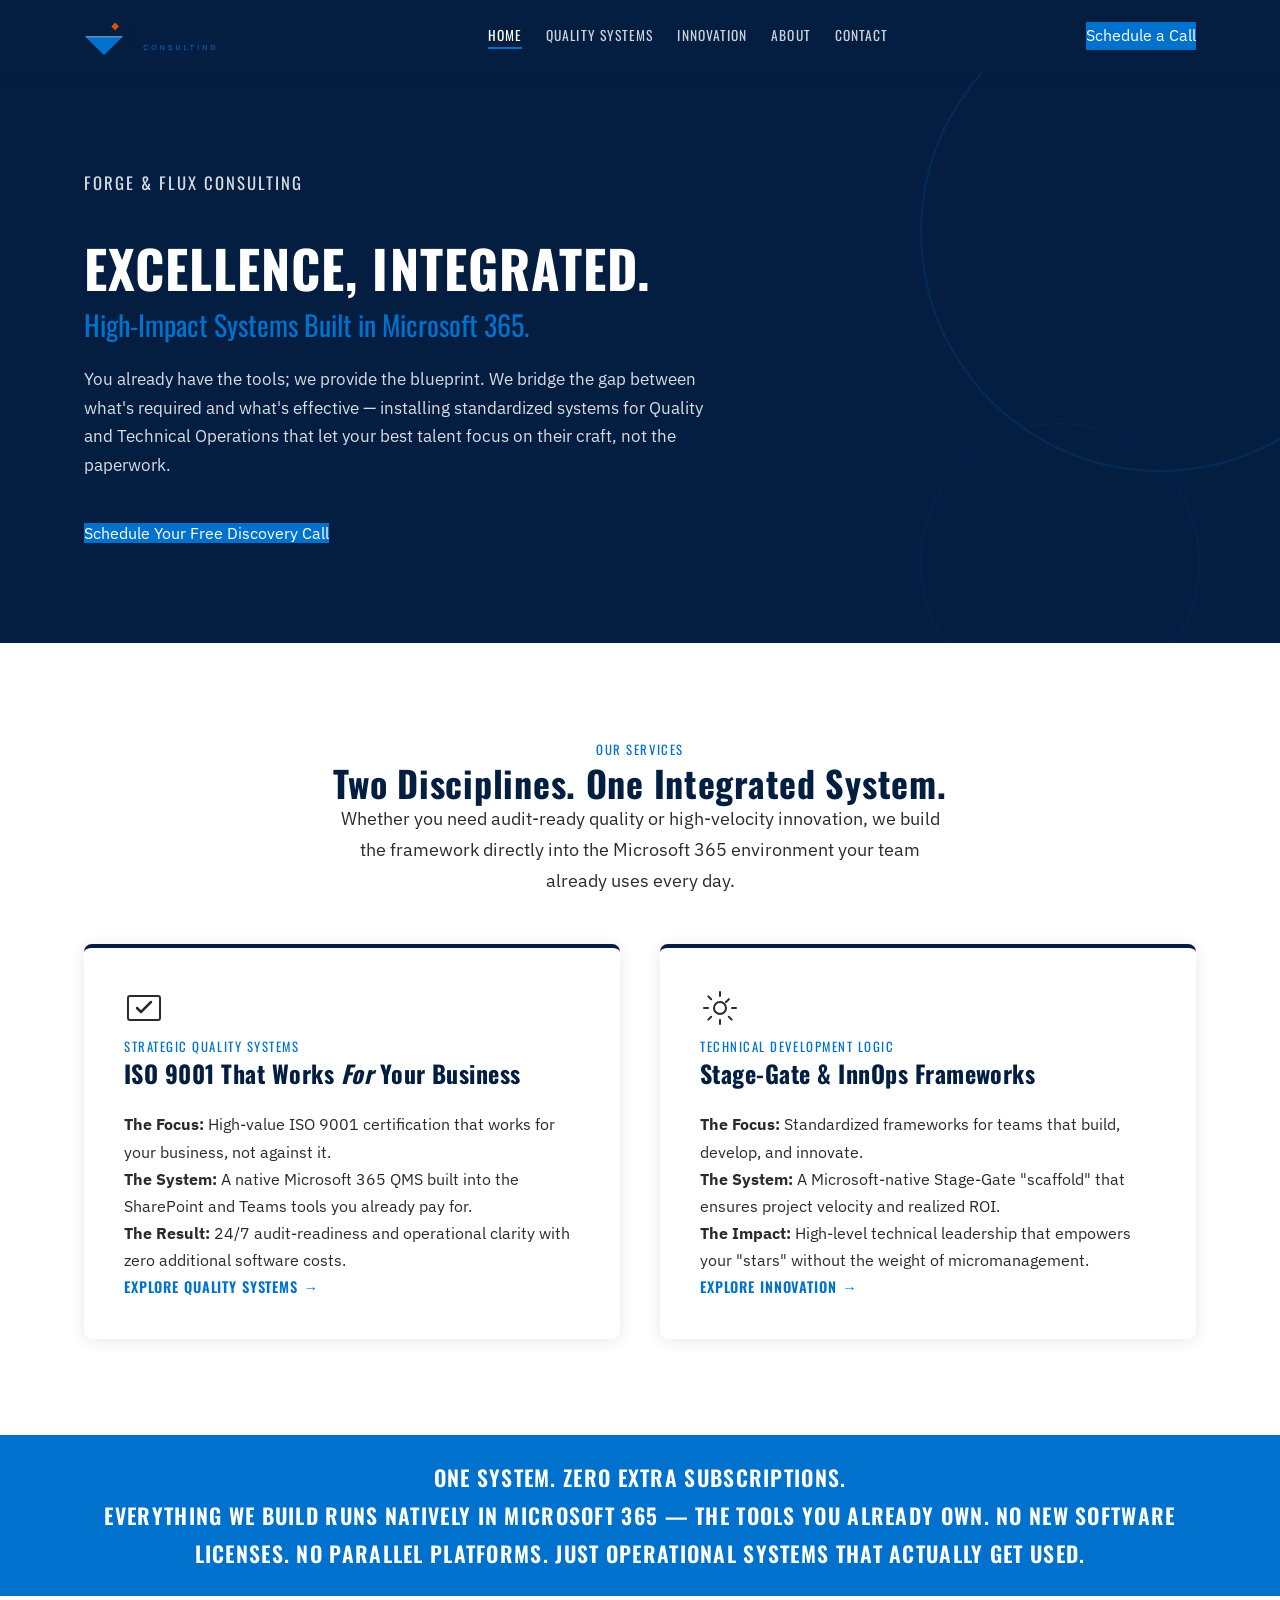
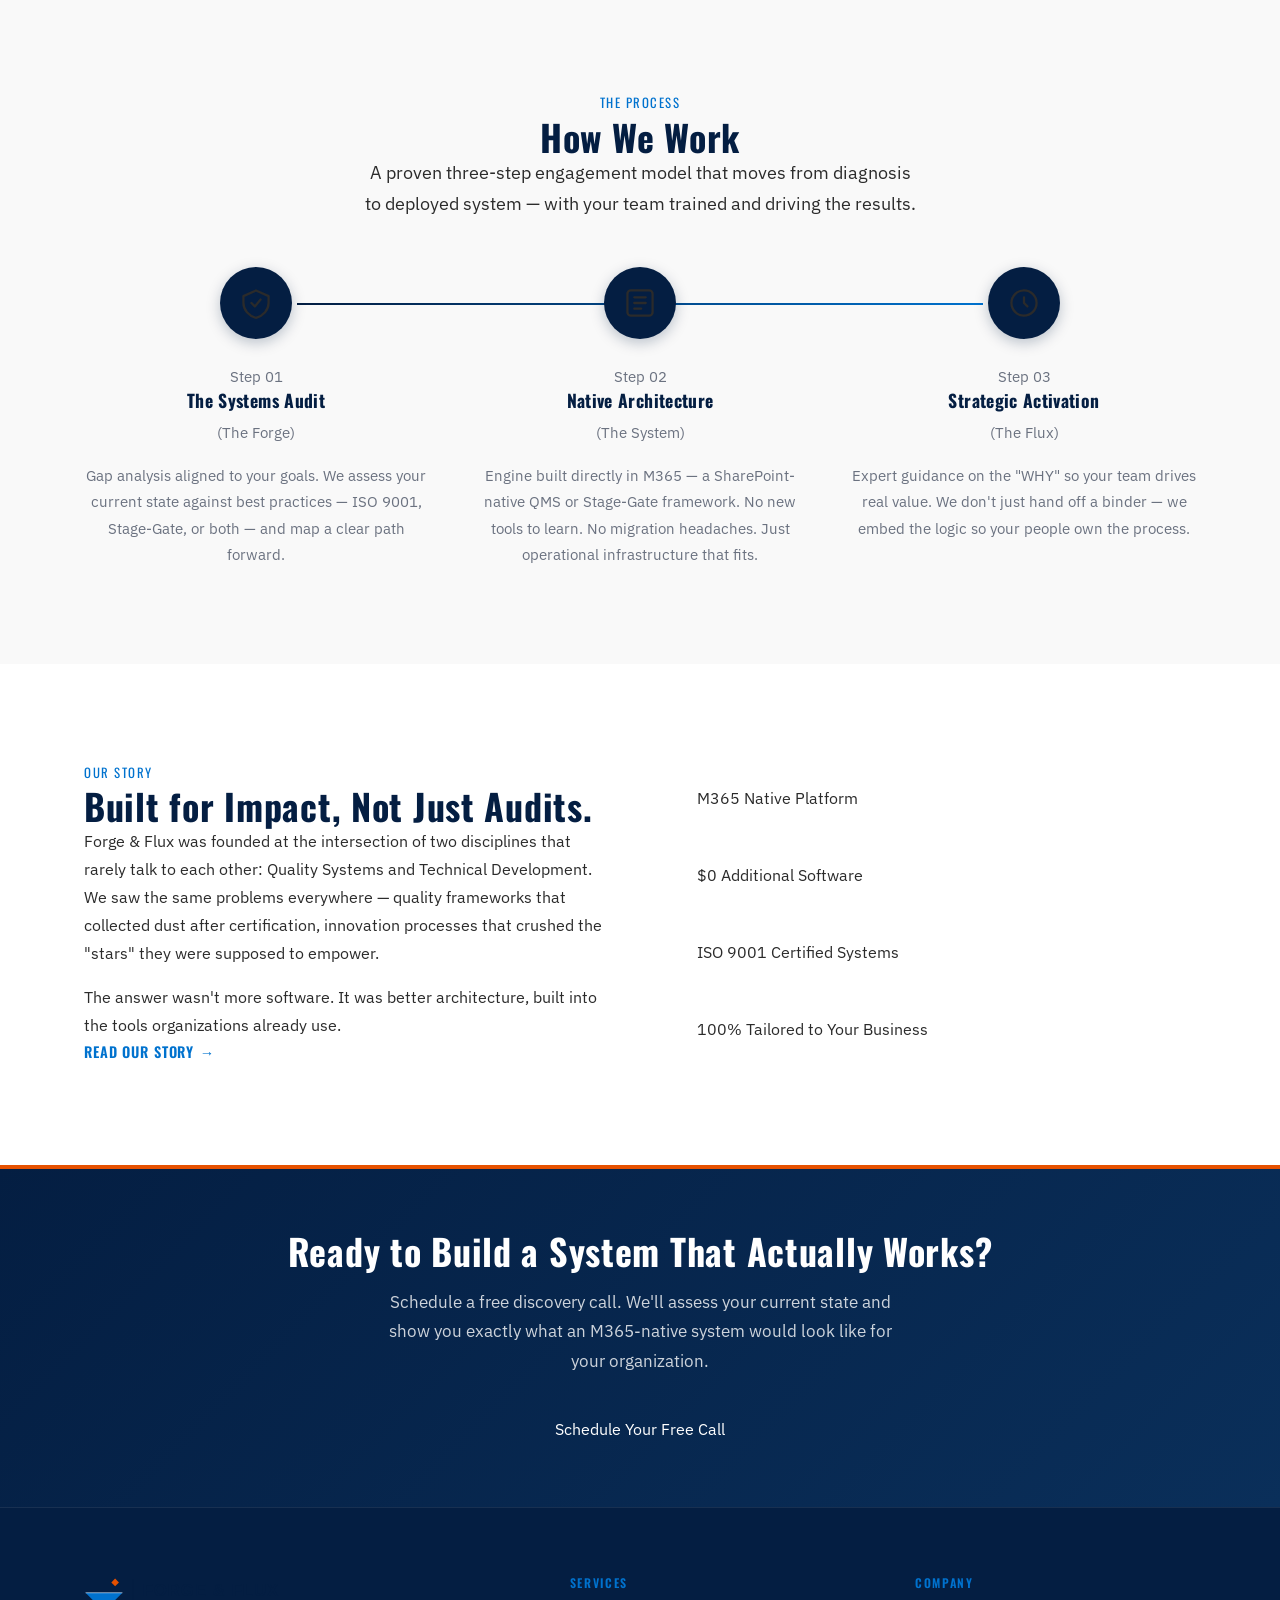
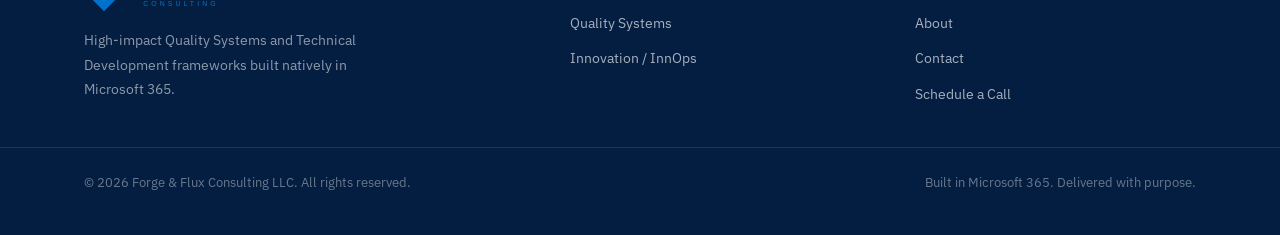
==== index.html @ 7d514378 "Initial site launch — Forge & Flux Consulting Complete static site: 5 pages (Home, Quality Systems, " ====
<!DOCTYPE html>
<html lang="en">
<head>
  <meta charset="UTF-8" />
  <meta name="viewport" content="width=device-width, initial-scale=1.0" />
  <title>Forge &amp; Flux Consulting | Excellence, Integrated.</title>
  <meta name="description" content="Forge &amp; Flux Consulting builds high-impact Quality Systems and Technical Development frameworks natively in Microsoft 365 — zero extra software, maximum operational clarity." />
  <link rel="canonical" href="https://forgefluxconsulting.com/index.html" />

  <!-- Favicon -->
  <link rel="icon" href="assets/favicon.ico" />

  <!-- Google Fonts -->
  <link rel="preconnect" href="https://fonts.googleapis.com" />
  <link rel="preconnect" href="https://fonts.gstatic.com" crossorigin />
  <link href="https://fonts.googleapis.com/css2?family=Oswald:wght@400;500;600;700&family=IBM+Plex+Sans:ital,wght@0,400;0,500;0,600;1,400&display=swap" rel="stylesheet" />

  <!-- Calendly -->
  <link href="https://assets.calendly.com/assets/external/widget.css" rel="stylesheet" />
  <script src="https://assets.calendly.com/assets/external/widget.js" async></script>

  <!-- Shared styles -->
  <link rel="stylesheet" href="css/style.css" />
</head>
<body>

  <!-- ============================================================
       NAVIGATION
  ============================================================ -->
  <nav class="site-nav" role="navigation" aria-label="Main navigation">
    <div class="nav-inner container">
      <a href="index.html" class="nav-logo" aria-label="Forge &amp; Flux Consulting — Home">
        <img src="assets/logo.svg" alt="Forge &amp; Flux Consulting" height="40" onerror="this.style.display='none';this.nextElementSibling.style.display='inline'" />
        <span class="nav-logo-text" style="display:none">Forge &amp; Flux</span>
      </a>

      <button class="nav-hamburger" aria-label="Open menu" aria-expanded="false" aria-controls="nav-links">
        <span class="bar"></span>
        <span class="bar"></span>
        <span class="bar"></span>
      </button>

      <ul class="nav-links" id="nav-links" role="list">
        <li><a href="index.html">Home</a></li>
        <li><a href="quality-systems.html">Quality Systems</a></li>
        <li><a href="innovation.html">Innovation</a></li>
        <li><a href="about.html">About</a></li>
        <li><a href="contact.html">Contact</a></li>
      </ul>

      <a href="#" class="btn-primary nav-cta" onclick="openCalendly(); return false;">Schedule a Call</a>
    </div>
  </nav>

  <!-- ============================================================
       HERO
  ============================================================ -->
  <section class="hero" aria-labelledby="hero-heading">
    <div class="container hero-inner">
      <div class="hero-content">
        <p class="label">Forge &amp; Flux Consulting</p>
        <h1 id="hero-heading">Excellence, Integrated.</h1>
        <h2>High-Impact Systems Built in Microsoft 365.</h2>
        <p class="lead">You already have the tools; we provide the blueprint. We bridge the gap between what's required and what's effective — installing standardized systems for Quality and Technical Operations that let your best talent focus on their craft, not the paperwork.</p>
        <a href="#" class="btn-primary" onclick="openCalendly(); return false;">Schedule Your Free Discovery Call</a>
      </div>
    </div>
  </section>

  <!-- ============================================================
       PILLARS
  ============================================================ -->
  <section class="section" aria-labelledby="pillars-heading">
    <div class="container">
      <p class="label" style="text-align:center">Our Services</p>
      <h2 id="pillars-heading" style="text-align:center">Two Disciplines. One Integrated System.</h2>
      <p style="text-align:center;max-width:600px;margin:0 auto 3rem" class="lead">Whether you need audit-ready quality or high-velocity innovation, we build the framework directly into the Microsoft 365 environment your team already uses every day.</p>

      <div class="grid-2">
        <div class="pillar-card">
          <div class="pillar-card__icon" aria-hidden="true">
            <svg width="40" height="40" viewBox="0 0 40 40" fill="none" xmlns="http://www.w3.org/2000/svg">
              <rect x="4" y="8" width="32" height="24" rx="2" stroke="currentColor" stroke-width="2" fill="none"/>
              <path d="M13 20l4 4 10-10" stroke="currentColor" stroke-width="2.5" stroke-linecap="round" stroke-linejoin="round"/>
            </svg>
          </div>
          <p class="label">Strategic Quality Systems</p>
          <h3>ISO 9001 That Works <em>For</em> Your Business</h3>
          <ul class="pillar-card__list">
            <li><strong>The Focus:</strong> High-value ISO 9001 certification that works for your business, not against it.</li>
            <li><strong>The System:</strong> A native Microsoft 365 QMS built into the SharePoint and Teams tools you already pay for.</li>
            <li><strong>The Result:</strong> 24/7 audit-readiness and operational clarity with zero additional software costs.</li>
          </ul>
          <a href="quality-systems.html" class="link-arrow">Explore Quality Systems</a>
        </div>

        <div class="pillar-card">
          <div class="pillar-card__icon" aria-hidden="true">
            <svg width="40" height="40" viewBox="0 0 40 40" fill="none" xmlns="http://www.w3.org/2000/svg">
              <circle cx="20" cy="20" r="6" stroke="currentColor" stroke-width="2" fill="none"/>
              <path d="M20 4v4M20 32v4M4 20h4M32 20h4M8.34 8.34l2.83 2.83M28.83 28.83l2.83 2.83M28.83 11.17l-2.83 2.83M11.17 28.83l-2.83 2.83" stroke="currentColor" stroke-width="2" stroke-linecap="round"/>
            </svg>
          </div>
          <p class="label">Technical Development Logic</p>
          <h3>Stage-Gate &amp; InnOps Frameworks</h3>
          <ul class="pillar-card__list">
            <li><strong>The Focus:</strong> Standardized frameworks for teams that build, develop, and innovate.</li>
            <li><strong>The System:</strong> A Microsoft-native Stage-Gate "scaffold" that ensures project velocity and realized ROI.</li>
            <li><strong>The Impact:</strong> High-level technical leadership that empowers your "stars" without the weight of micromanagement.</li>
          </ul>
          <a href="innovation.html" class="link-arrow">Explore Innovation</a>
        </div>
      </div>
    </div>
  </section>

  <!-- ============================================================
       FOUNDATION BAR
  ============================================================ -->
  <div class="foundation-bar">
    <div class="container foundation-bar__inner">
      <p class="foundation-bar__headline">One System. Zero Extra Subscriptions.</p>
      <p class="foundation-bar__sub">Everything we build runs natively in Microsoft 365 — the tools you already own. No new software licenses. No parallel platforms. Just operational systems that actually get used.</p>
    </div>
  </div>

  <!-- ============================================================
       HOW IT WORKS
  ============================================================ -->
  <section class="section section--gray" aria-labelledby="process-heading">
    <div class="container">
      <p class="label" style="text-align:center">The Process</p>
      <h2 id="process-heading" style="text-align:center">How We Work</h2>
      <p style="text-align:center;max-width:560px;margin:0 auto 3rem" class="lead">A proven three-step engagement model that moves from diagnosis to deployed system — with your team trained and driving the results.</p>

      <div class="steps">
        <div class="step">
          <div class="step-icon" aria-hidden="true">
            <svg width="28" height="28" viewBox="0 0 28 28" fill="none" xmlns="http://www.w3.org/2000/svg">
              <path d="M14 3L25 8v6c0 6-4.5 11-11 13C7.5 25 3 20 3 14V8l11-5z" stroke="currentColor" stroke-width="2" stroke-linejoin="round" fill="none"/>
              <path d="M10 14l3 3 5-6" stroke="currentColor" stroke-width="2" stroke-linecap="round" stroke-linejoin="round"/>
            </svg>
          </div>
          <p class="step__number">Step 01</p>
          <h3 class="step__title">The Systems Audit</h3>
          <p class="step__sub">(The Forge)</p>
          <p>Gap analysis aligned to your goals. We assess your current state against best practices — ISO 9001, Stage-Gate, or both — and map a clear path forward.</p>
        </div>

        <div class="step">
          <div class="step-icon" aria-hidden="true">
            <svg width="28" height="28" viewBox="0 0 28 28" fill="none" xmlns="http://www.w3.org/2000/svg">
              <rect x="3" y="3" width="22" height="22" rx="3" stroke="currentColor" stroke-width="2" fill="none"/>
              <path d="M9 9h10M9 14h10M9 19h6" stroke="currentColor" stroke-width="2" stroke-linecap="round"/>
            </svg>
          </div>
          <p class="step__number">Step 02</p>
          <h3 class="step__title">Native Architecture</h3>
          <p class="step__sub">(The System)</p>
          <p>Engine built directly in M365 — a SharePoint-native QMS or Stage-Gate framework. No new tools to learn. No migration headaches. Just operational infrastructure that fits.</p>
        </div>

        <div class="step">
          <div class="step-icon" aria-hidden="true">
            <svg width="28" height="28" viewBox="0 0 28 28" fill="none" xmlns="http://www.w3.org/2000/svg">
              <circle cx="14" cy="14" r="11" stroke="currentColor" stroke-width="2" fill="none"/>
              <path d="M14 9v5l3 3" stroke="currentColor" stroke-width="2" stroke-linecap="round"/>
            </svg>
          </div>
          <p class="step__number">Step 03</p>
          <h3 class="step__title">Strategic Activation</h3>
          <p class="step__sub">(The Flux)</p>
          <p>Expert guidance on the "WHY" so your team drives real value. We don't just hand off a binder — we embed the logic so your people own the process.</p>
        </div>
      </div>
    </div>
  </section>

  <!-- ============================================================
       ABOUT TEASER
  ============================================================ -->
  <section class="section" aria-labelledby="about-teaser-heading">
    <div class="container about-teaser-inner">
      <div class="about-teaser-content">
        <p class="label">Our Story</p>
        <h2 id="about-teaser-heading">Built for Impact, Not Just Audits.</h2>
        <p>Forge &amp; Flux was founded at the intersection of two disciplines that rarely talk to each other: Quality Systems and Technical Development. We saw the same problems everywhere — quality frameworks that collected dust after certification, innovation processes that crushed the "stars" they were supposed to empower.</p>
        <p>The answer wasn't more software. It was better architecture, built into the tools organizations already use.</p>
        <a href="about.html" class="link-arrow">Read Our Story</a>
      </div>
      <div class="about-teaser-stats">
        <div class="about-stat">
          <span class="about-stat__num">M365</span>
          <span class="about-stat__label">Native Platform</span>
        </div>
        <div class="about-stat">
          <span class="about-stat__num">$0</span>
          <span class="about-stat__label">Additional Software</span>
        </div>
        <div class="about-stat">
          <span class="about-stat__num">ISO</span>
          <span class="about-stat__label">9001 Certified Systems</span>
        </div>
        <div class="about-stat">
          <span class="about-stat__num">100%</span>
          <span class="about-stat__label">Tailored to Your Business</span>
        </div>
      </div>
    </div>
  </section>

  <!-- ============================================================
       CTA BANNER
  ============================================================ -->
  <section class="cta-banner cta-banner--orange" aria-labelledby="cta-heading">
    <div class="container cta-banner__inner">
      <div>
        <h2 id="cta-heading">Ready to Build a System That Actually Works?</h2>
        <p>Schedule a free discovery call. We'll assess your current state and show you exactly what an M365-native system would look like for your organization.</p>
      </div>
      <a href="#" class="btn-ghost" onclick="openCalendly(); return false;">Schedule Your Free Call</a>
    </div>
  </section>

  <!-- ============================================================
       FOOTER
  ============================================================ -->
  <footer class="footer" role="contentinfo">
    <div class="container footer-inner">
      <div class="footer-brand">
        <a href="index.html" class="nav-logo" aria-label="Forge &amp; Flux Consulting">
          <img src="assets/logo.svg" alt="Forge &amp; Flux Consulting" height="36" onerror="this.style.display='none';this.nextElementSibling.style.display='inline'" />
          <span class="nav-logo-text" style="display:none">Forge &amp; Flux</span>
        </a>
        <p>High-impact Quality Systems and Technical Development frameworks built natively in Microsoft 365.</p>
      </div>
      <nav class="footer-nav" aria-label="Footer navigation">
        <p class="footer-nav__heading">Services</p>
        <ul role="list">
          <li><a href="quality-systems.html">Quality Systems</a></li>
          <li><a href="innovation.html">Innovation / InnOps</a></li>
        </ul>
      </nav>
      <nav class="footer-nav" aria-label="Footer company links">
        <p class="footer-nav__heading">Company</p>
        <ul role="list">
          <li><a href="about.html">About</a></li>
          <li><a href="contact.html">Contact</a></li>
          <li><a href="#" onclick="openCalendly(); return false;">Schedule a Call</a></li>
        </ul>
      </nav>
    </div>
    <div class="footer-bottom">
      <div class="container footer-bottom__inner">
        <p>&copy; <script>document.write(new Date().getFullYear())</script> Forge &amp; Flux Consulting LLC. All rights reserved.</p>
        <p>Built in Microsoft 365. Delivered with purpose.</p>
      </div>
    </div>
  </footer>

  <!-- Shared JS -->
  <script src="js/main.js"></script>
</body>
</html>
---- css/style.css ----
/* ============================================================
   FORGE & FLUX CONSULTING — SHARED STYLESHEET
   Brand guide: Oswald headings / IBM Plex Sans body
   ============================================================ */

/* ------------------------------------------------------------
   GOOGLE FONTS (loaded via <link> in each HTML <head>)
   @import kept here as fallback reference only
   ------------------------------------------------------------ */

/* ------------------------------------------------------------
   CSS CUSTOM PROPERTIES (BRAND TOKENS)
   ------------------------------------------------------------ */
:root {
  /* Colors */
  --forge-navy:    #041E42;
  --flux-blue:     #0072CE;
  --iron-slate:    #2B2B2B;
  --audit-white:   #F9F9F9;
  --action-orange: #E65100;
  --white:         #FFFFFF;
  --light-gray:    #E8EDF2;
  --mid-gray:      #6B7280;

  /* Typography */
  --font-heading: 'Oswald', sans-serif;
  --font-body:    'IBM Plex Sans', sans-serif;

  /* Spacing scale */
  --space-xs:  0.5rem;
  --space-sm:  1rem;
  --space-md:  1.5rem;
  --space-lg:  2.5rem;
  --space-xl:  4rem;
  --space-2xl: 6rem;

  /* Layout */
  --max-width: 1160px;
  --nav-height: 72px;

  /* Borders & Radius */
  --radius-sm: 4px;
  --radius-md: 8px;
  --border-light: 1px solid var(--light-gray);

  /* Shadows */
  --shadow-card: 0 2px 16px rgba(4, 30, 66, 0.10);
  --shadow-nav:  0 2px 12px rgba(4, 30, 66, 0.18);

  /* Transitions */
  --transition: 0.2s ease;
}

/* ------------------------------------------------------------
   RESET & BASE
   ------------------------------------------------------------ */
*, *::before, *::after {
  box-sizing: border-box;
  margin: 0;
  padding: 0;
}

html {
  scroll-behavior: smooth;
  font-size: 16px;
}

body {
  font-family: var(--font-body);
  color: var(--iron-slate);
  background-color: var(--white);
  line-height: 1.7;
  -webkit-font-smoothing: antialiased;
}

img {
  max-width: 100%;
  height: auto;
  display: block;
}

a {
  color: var(--flux-blue);
  text-decoration: none;
  transition: color var(--transition);
}

a:hover {
  color: var(--forge-navy);
}

ul {
  list-style: none;
}

/* ------------------------------------------------------------
   TYPOGRAPHY
   ------------------------------------------------------------ */
h1, h2, h3, h4 {
  font-family: var(--font-heading);
  font-weight: 700;
  letter-spacing: 0.02em;
  line-height: 1.2;
  color: var(--forge-navy);
}

h1 { font-size: clamp(2rem, 5vw, 3.25rem); text-transform: uppercase; }
h2 { font-size: clamp(1.5rem, 3.5vw, 2.25rem); }
h3 { font-size: clamp(1.15rem, 2.5vw, 1.5rem); }
h4 { font-size: 1rem; text-transform: uppercase; letter-spacing: 0.08em; }

p {
  font-size: 1rem;
  line-height: 1.75;
  color: var(--iron-slate);
}

p + p { margin-top: var(--space-sm); }

.lead {
  font-size: 1.125rem;
  line-height: 1.7;
}

.label {
  font-family: var(--font-heading);
  font-size: 0.8rem;
  text-transform: uppercase;
  letter-spacing: 0.12em;
  color: var(--flux-blue);
}

/* ------------------------------------------------------------
   LAYOUT UTILITIES
   ------------------------------------------------------------ */
.container {
  width: 100%;
  max-width: var(--max-width);
  margin-inline: auto;
  padding-inline: var(--space-md);
}

.section {
  padding-block: var(--space-2xl);
}

.section--dark {
  background-color: var(--forge-navy);
  color: var(--white);
}

.section--dark h1,
.section--dark h2,
.section--dark h3,
.section--dark h4 {
  color: var(--white);
}

.section--dark p {
  color: rgba(255, 255, 255, 0.85);
}

.section--gray {
  background-color: var(--audit-white);
}

.section--blue {
  background-color: var(--flux-blue);
  color: var(--white);
}

.section--blue h1,
.section--blue h2,
.section--blue h3 {
  color: var(--white);
}

.section-header {
  max-width: 680px;
  margin-bottom: var(--space-xl);
}

.section-header.centered {
  margin-inline: auto;
  text-align: center;
}

.section-header .label {
  margin-bottom: var(--space-xs);
  display: block;
}

.section-header h2 {
  margin-bottom: var(--space-sm);
}

.section-header p {
  font-size: 1.05rem;
  color: var(--mid-gray);
}

.section--dark .section-header p {
  color: rgba(255, 255, 255, 0.75);
}

.grid-2 {
  display: grid;
  grid-template-columns: 1fr 1fr;
  gap: var(--space-lg);
}

.grid-3 {
  display: grid;
  grid-template-columns: repeat(3, 1fr);
  gap: var(--space-lg);
}

@media (max-width: 768px) {
  .grid-2,
  .grid-3 {
    grid-template-columns: 1fr;
  }
}

/* ------------------------------------------------------------
   BUTTONS
   ------------------------------------------------------------ */
.btn {
  display: inline-flex;
  align-items: center;
  justify-content: center;
  gap: 0.5rem;
  font-family: var(--font-heading);
  font-size: 0.95rem;
  font-weight: 600;
  text-transform: uppercase;
  letter-spacing: 0.08em;
  padding: 0.75rem 1.75rem;
  border-radius: var(--radius-sm);
  border: 2px solid transparent;
  cursor: pointer;
  transition: background-color var(--transition), color var(--transition), border-color var(--transition), transform var(--transition);
  white-space: nowrap;
}

.btn:hover {
  transform: translateY(-1px);
}

.btn:active {
  transform: translateY(0);
}

/* Primary — Flux Blue fill */
.btn-primary {
  background-color: var(--flux-blue);
  color: var(--white);
  border-color: var(--flux-blue);
}

.btn-primary:hover {
  background-color: #005aab;
  border-color: #005aab;
  color: var(--white);
}

/* Secondary — outline */
.btn-secondary {
  background-color: transparent;
  color: var(--flux-blue);
  border-color: var(--flux-blue);
}

.btn-secondary:hover {
  background-color: var(--flux-blue);
  color: var(--white);
}

/* Ghost — for dark backgrounds */
.btn-ghost {
  background-color: transparent;
  color: var(--white);
  border-color: rgba(255, 255, 255, 0.6);
}

.btn-ghost:hover {
  background-color: rgba(255, 255, 255, 0.12);
  color: var(--white);
  border-color: var(--white);
}

/* Orange accent */
.btn-orange {
  background-color: var(--action-orange);
  color: var(--white);
  border-color: var(--action-orange);
}

.btn-orange:hover {
  background-color: #bf4500;
  border-color: #bf4500;
  color: var(--white);
}

/* Arrow link */
.link-arrow {
  font-family: var(--font-heading);
  font-size: 0.9rem;
  font-weight: 600;
  text-transform: uppercase;
  letter-spacing: 0.06em;
  color: var(--flux-blue);
  display: inline-flex;
  align-items: center;
  gap: 0.35rem;
  transition: gap var(--transition), color var(--transition);
}

.link-arrow::after {
  content: '→';
}

.link-arrow:hover {
  gap: 0.6rem;
  color: var(--forge-navy);
}

/* ------------------------------------------------------------
   NAVIGATION
   ------------------------------------------------------------ */
.site-nav {
  position: sticky;
  top: 0;
  z-index: 100;
  background-color: var(--forge-navy);
  box-shadow: var(--shadow-nav);
  height: var(--nav-height);
}

.nav-inner {
  display: flex;
  align-items: center;
  justify-content: space-between;
  height: 100%;
}

/* Logo */
.nav-logo {
  display: flex;
  align-items: center;
  gap: var(--space-xs);
  text-decoration: none;
  flex-shrink: 0;
}

.nav-logo img {
  height: 40px;
  width: auto;
}

.nav-logo-text {
  font-family: var(--font-heading);
  font-size: 1.15rem;
  font-weight: 700;
  text-transform: uppercase;
  letter-spacing: 0.06em;
  color: var(--white);
  line-height: 1.1;
}

.nav-logo-text span {
  display: block;
  font-size: 0.6rem;
  letter-spacing: 0.14em;
  color: var(--flux-blue);
  font-weight: 400;
}

/* Nav links */
.nav-links {
  display: flex;
  align-items: center;
  gap: var(--space-md);
}

.nav-links a {
  font-family: var(--font-heading);
  font-size: 0.85rem;
  font-weight: 400;
  text-transform: uppercase;
  letter-spacing: 0.08em;
  color: rgba(255, 255, 255, 0.8);
  padding-bottom: 2px;
  border-bottom: 2px solid transparent;
  transition: color var(--transition), border-color var(--transition);
}

.nav-links a:hover,
.nav-links a.active {
  color: var(--white);
  border-bottom-color: var(--flux-blue);
}

/* Nav CTA */
.nav-cta {
  flex-shrink: 0;
}

/* Hamburger */
.nav-hamburger {
  display: none;
  flex-direction: column;
  justify-content: center;
  gap: 5px;
  width: 32px;
  height: 32px;
  background: none;
  border: none;
  cursor: pointer;
  padding: 4px;
}

.nav-hamburger span {
  display: block;
  width: 100%;
  height: 2px;
  background-color: var(--white);
  border-radius: 2px;
  transition: transform var(--transition), opacity var(--transition);
}

.nav-hamburger.open span:nth-child(1) {
  transform: translateY(7px) rotate(45deg);
}

.nav-hamburger.open span:nth-child(2) {
  opacity: 0;
}

.nav-hamburger.open span:nth-child(3) {
  transform: translateY(-7px) rotate(-45deg);
}

/* Mobile nav */
@media (max-width: 900px) {
  .nav-links {
    display: none;
    position: absolute;
    top: var(--nav-height);
    left: 0;
    right: 0;
    background-color: var(--forge-navy);
    flex-direction: column;
    align-items: flex-start;
    padding: var(--space-sm) var(--space-md) var(--space-md);
    gap: 0;
    border-top: 1px solid rgba(255, 255, 255, 0.1);
    box-shadow: 0 8px 24px rgba(0,0,0,0.3);
  }

  .nav-links.open {
    display: flex;
  }

  .nav-links a {
    padding-block: 0.75rem;
    width: 100%;
    border-bottom: 1px solid rgba(255, 255, 255, 0.08);
    font-size: 0.95rem;
  }

  .nav-links a:last-child {
    border-bottom: none;
  }

  .nav-cta {
    display: none;
  }

  .nav-hamburger {
    display: flex;
  }

  .site-nav {
    position: sticky;
  }
}

/* ------------------------------------------------------------
   HERO
   ------------------------------------------------------------ */
.hero {
  background-color: var(--forge-navy);
  padding-block: var(--space-2xl);
  position: relative;
  overflow: hidden;
}

/* Subtle geometric background accent */
.hero::before {
  content: '';
  position: absolute;
  top: -80px;
  right: -120px;
  width: 480px;
  height: 480px;
  border: 2px solid rgba(0, 114, 206, 0.15);
  border-radius: 50%;
  pointer-events: none;
}

.hero::after {
  content: '';
  position: absolute;
  bottom: -60px;
  right: 80px;
  width: 280px;
  height: 280px;
  border: 1px solid rgba(0, 114, 206, 0.10);
  border-radius: 50%;
  pointer-events: none;
}

.hero-content {
  position: relative;
  z-index: 1;
  max-width: 760px;
}

.hero h1 {
  color: var(--white);
  margin-bottom: var(--space-xs);
}

.hero h2 {
  color: var(--flux-blue);
  font-size: clamp(1.2rem, 3vw, 1.75rem);
  font-weight: 400;
  margin-bottom: var(--space-md);
  text-transform: none;
  letter-spacing: 0;
}

.hero p {
  color: rgba(255, 255, 255, 0.85);
  font-size: 1.05rem;
  max-width: 620px;
  margin-bottom: var(--space-lg);
}

.hero-actions {
  display: flex;
  gap: var(--space-sm);
  flex-wrap: wrap;
  align-items: center;
}

/* Page hero (interior pages) */
.page-hero {
  background-color: var(--forge-navy);
  padding-block: var(--space-xl);
}

.page-hero .label {
  color: var(--flux-blue);
  margin-bottom: var(--space-xs);
  display: block;
}

.page-hero h1 {
  color: var(--white);
  margin-bottom: var(--space-sm);
}

.page-hero p.lead {
  color: rgba(255, 255, 255, 0.80);
  max-width: 640px;
}

/* ------------------------------------------------------------
   PILLAR CARDS
   ------------------------------------------------------------ */
.pillars {
  background-color: var(--audit-white);
}

.pillar-card {
  background-color: var(--white);
  border-radius: var(--radius-md);
  box-shadow: var(--shadow-card);
  padding: var(--space-lg);
  border-top: 4px solid var(--forge-navy);
  display: flex;
  flex-direction: column;
  transition: box-shadow var(--transition), transform var(--transition);
}

.pillar-card:hover {
  box-shadow: 0 6px 28px rgba(4, 30, 66, 0.16);
  transform: translateY(-3px);
}

.pillar-card h3 {
  margin-bottom: var(--space-md);
  color: var(--forge-navy);
}

.pillar-card .pillar-rows {
  flex: 1;
  display: flex;
  flex-direction: column;
  gap: var(--space-sm);
  margin-bottom: var(--space-md);
}

.pillar-row strong {
  font-family: var(--font-heading);
  font-size: 0.8rem;
  text-transform: uppercase;
  letter-spacing: 0.1em;
  color: var(--forge-navy);
  display: block;
  margin-bottom: 2px;
}

.pillar-row p {
  font-size: 0.95rem;
  color: var(--iron-slate);
  margin: 0;
}

.pillar-card .link-arrow {
  margin-top: auto;
}

/* ------------------------------------------------------------
   FOUNDATION BAR
   ------------------------------------------------------------ */
.foundation-bar {
  background-color: var(--flux-blue);
  padding-block: var(--space-md);
  text-align: center;
}

.foundation-bar p {
  font-family: var(--font-heading);
  font-size: clamp(1rem, 2.5vw, 1.35rem);
  font-weight: 600;
  text-transform: uppercase;
  letter-spacing: 0.06em;
  color: var(--white);
  margin: 0;
}

.foundation-bar p span {
  display: block;
  font-family: var(--font-body);
  font-size: 0.9rem;
  font-weight: 400;
  text-transform: none;
  letter-spacing: 0;
  margin-top: 4px;
  color: rgba(255, 255, 255, 0.85);
}

/* ------------------------------------------------------------
   HOW IT WORKS
   ------------------------------------------------------------ */
.how-it-works {
  background-color: var(--white);
}

.steps {
  display: grid;
  grid-template-columns: repeat(3, 1fr);
  gap: var(--space-lg);
  position: relative;
}

/* Connector line between steps */
.steps::before {
  content: '';
  position: absolute;
  top: 36px;
  left: calc(16.67% + 28px);
  right: calc(16.67% + 28px);
  height: 2px;
  background: linear-gradient(to right, var(--forge-navy), var(--flux-blue));
  z-index: 0;
}

.step {
  text-align: center;
  position: relative;
  z-index: 1;
}

.step-icon {
  width: 72px;
  height: 72px;
  border-radius: 50%;
  background-color: var(--forge-navy);
  display: flex;
  align-items: center;
  justify-content: center;
  margin: 0 auto var(--space-md);
  box-shadow: 0 4px 14px rgba(4, 30, 66, 0.25);
}

.step-icon svg {
  width: 32px;
  height: 32px;
  stroke: var(--white);
  fill: none;
  stroke-width: 1.5;
  stroke-linecap: round;
  stroke-linejoin: round;
}

.step-tag {
  font-family: var(--font-heading);
  font-size: 0.72rem;
  text-transform: uppercase;
  letter-spacing: 0.14em;
  color: var(--flux-blue);
  margin-bottom: var(--space-xs);
  display: block;
}

.step h3 {
  font-size: 1.1rem;
  margin-bottom: var(--space-xs);
  color: var(--forge-navy);
}

.step p {
  font-size: 0.95rem;
  color: var(--mid-gray);
}

@media (max-width: 768px) {
  .steps {
    grid-template-columns: 1fr;
    gap: var(--space-md);
  }

  .steps::before {
    display: none;
  }
}

/* ------------------------------------------------------------
   ABOUT TEASER (homepage)
   ------------------------------------------------------------ */
.about-teaser {
  background-color: var(--forge-navy);
}

.about-teaser-inner {
  display: grid;
  grid-template-columns: 1fr 1fr;
  gap: var(--space-xl);
  align-items: center;
}

.about-teaser h2 {
  color: var(--white);
  margin-bottom: var(--space-md);
}

.about-teaser p {
  color: rgba(255, 255, 255, 0.80);
  margin-bottom: var(--space-md);
}

.about-teaser-visual {
  display: grid;
  grid-template-columns: 1fr 1fr;
  gap: var(--space-sm);
}

.about-stat {
  background-color: rgba(255, 255, 255, 0.06);
  border: 1px solid rgba(255, 255, 255, 0.12);
  border-radius: var(--radius-md);
  padding: var(--space-md);
}

.about-stat-number {
  font-family: var(--font-heading);
  font-size: 2rem;
  color: var(--flux-blue);
  line-height: 1;
  margin-bottom: 4px;
}

.about-stat-label {
  font-size: 0.85rem;
  color: rgba(255, 255, 255, 0.7);
  line-height: 1.4;
}

@media (max-width: 768px) {
  .about-teaser-inner {
    grid-template-columns: 1fr;
  }
}

/* ------------------------------------------------------------
   CTA BANNER
   ------------------------------------------------------------ */
.cta-banner {
  background-color: var(--forge-navy);
  padding-block: var(--space-xl);
  text-align: center;
}

.cta-banner h2 {
  color: var(--white);
  margin-bottom: var(--space-sm);
}

.cta-banner p {
  color: rgba(255, 255, 255, 0.8);
  max-width: 540px;
  margin: 0 auto var(--space-lg);
  font-size: 1.05rem;
}

/* Orange accent variant */
.cta-banner--orange {
  background: linear-gradient(135deg, var(--forge-navy) 0%, #0a2f5a 100%);
  position: relative;
  overflow: hidden;
}

.cta-banner--orange::before {
  content: '';
  position: absolute;
  top: 0;
  left: 0;
  right: 0;
  height: 4px;
  background-color: var(--action-orange);
}

/* ------------------------------------------------------------
   PROBLEM / SOLUTION SECTION (service pages)
   ------------------------------------------------------------ */
.problem-solution {
  background-color: var(--audit-white);
}

.problem-box,
.solution-box {
  border-radius: var(--radius-md);
  padding: var(--space-lg);
}

.problem-box {
  background-color: var(--white);
  border-left: 4px solid var(--iron-slate);
  box-shadow: var(--shadow-card);
}

.solution-box {
  background-color: var(--forge-navy);
  border-left: 4px solid var(--flux-blue);
  box-shadow: var(--shadow-card);
}

.solution-box h3,
.solution-box p {
  color: var(--white);
}

.solution-box p {
  color: rgba(255, 255, 255, 0.85);
}

.problem-box h3,
.solution-box h3 {
  font-size: 1rem;
  text-transform: uppercase;
  letter-spacing: 0.1em;
  margin-bottom: var(--space-sm);
}

.problem-box h3 {
  color: var(--iron-slate);
}

.solution-box h3 {
  color: var(--flux-blue);
}

.problem-box ul,
.solution-box ul {
  display: flex;
  flex-direction: column;
  gap: 0.6rem;
}

.problem-box li,
.solution-box li {
  font-size: 0.95rem;
  padding-left: 1.2rem;
  position: relative;
}

.problem-box li::before {
  content: '✕';
  position: absolute;
  left: 0;
  color: var(--action-orange);
  font-size: 0.75rem;
  top: 0.2rem;
}

.solution-box li::before {
  content: '✓';
  position: absolute;
  left: 0;
  color: var(--flux-blue);
  font-size: 0.85rem;
  top: 0.1rem;
}

.solution-box li {
  color: rgba(255, 255, 255, 0.85);
}

/* ------------------------------------------------------------
   SERVICE DETAIL SECTION (service pages)
   ------------------------------------------------------------ */
.service-detail {
  background-color: var(--white);
}

.detail-grid {
  display: grid;
  grid-template-columns: repeat(3, 1fr);
  gap: var(--space-md);
}

.detail-card {
  border-radius: var(--radius-md);
  padding: var(--space-md) var(--space-md) var(--space-lg);
  border-top: 3px solid var(--flux-blue);
  background-color: var(--audit-white);
}

.detail-card .detail-label {
  font-family: var(--font-heading);
  font-size: 0.75rem;
  text-transform: uppercase;
  letter-spacing: 0.14em;
  color: var(--flux-blue);
  margin-bottom: var(--space-xs);
  display: block;
}

.detail-card p {
  font-size: 0.97rem;
  color: var(--iron-slate);
  margin: 0;
}

@media (max-width: 768px) {
  .detail-grid {
    grid-template-columns: 1fr;
  }
}

/* ------------------------------------------------------------
   PROCESS SECTION (service pages — single track)
   ------------------------------------------------------------ */
.process-steps {
  counter-reset: step-counter;
  display: flex;
  flex-direction: column;
  gap: var(--space-md);
}

.process-step {
  display: grid;
  grid-template-columns: 56px 1fr;
  gap: var(--space-md);
  align-items: flex-start;
  counter-increment: step-counter;
}

.process-step-num {
  width: 56px;
  height: 56px;
  border-radius: 50%;
  background-color: var(--forge-navy);
  color: var(--white);
  font-family: var(--font-heading);
  font-size: 1.2rem;
  display: flex;
  align-items: center;
  justify-content: center;
  flex-shrink: 0;
  box-shadow: 0 3px 12px rgba(4, 30, 66, 0.2);
}

.process-step-content h3 {
  font-size: 1.1rem;
  margin-bottom: 0.4rem;
}

.process-step-content p {
  font-size: 0.97rem;
  color: var(--mid-gray);
  margin: 0;
}

/* ------------------------------------------------------------
   ABOUT PAGE — STORY SECTIONS
   ------------------------------------------------------------ */
.story-section {
  background-color: var(--white);
}

.story-section.alt {
  background-color: var(--audit-white);
}

.story-inner {
  max-width: 760px;
  margin-inline: auto;
}

.story-content {
  /* prose wrapper inside story-inner */
}

.story-inner h2 {
  margin-bottom: var(--space-md);
}

.story-inner h3 {
  margin-top: var(--space-lg);
  margin-bottom: var(--space-sm);
  font-size: 1.15rem;
  color: var(--forge-navy);
}

.story-inner p {
  margin-bottom: var(--space-sm);
}

.callout-box {
  margin-block: var(--space-lg);
  padding: var(--space-md) var(--space-lg);
  background-color: var(--forge-navy);
  border-left: 4px solid var(--flux-blue);
  border-radius: 0 var(--radius-md) var(--radius-md) 0;
}

.callout-box p {
  color: rgba(255, 255, 255, 0.9);
  font-size: 1.05rem;
  font-style: italic;
  margin: 0;
}

.mission-list {
  margin-top: var(--space-sm);
  display: flex;
  flex-direction: column;
  gap: 0.75rem;
}

.mission-list li {
  padding-left: 1.5rem;
  position: relative;
  font-size: 0.97rem;
  color: var(--iron-slate);
}

.mission-list li::before {
  content: '→';
  position: absolute;
  left: 0;
  color: var(--flux-blue);
  font-weight: 700;
}

/* ------------------------------------------------------------
   CONTACT PAGE
   ------------------------------------------------------------ */
.contact-layout {
  display: grid;
  grid-template-columns: 1.6fr 1fr;
  gap: var(--space-xl);
  align-items: flex-start;
}

/* Contact page — calendar column */
.contact-calendar h2 {
  margin-bottom: var(--space-md);
}

/* Contact page — sidebar */
.contact-sidebar {
  position: sticky;
  top: calc(var(--nav-height) + var(--space-md));
}

.contact-info-block {
  background-color: var(--white);
  border: 1px solid var(--border-color, #e5e7eb);
  border-radius: var(--radius-md);
  padding: var(--space-md) var(--space-lg);
}

.contact-info-block h3 {
  font-size: 1.05rem;
  color: var(--forge-navy);
  margin-bottom: 0.75rem;
}

.contact-info-block p {
  font-size: 0.95rem;
  color: var(--iron-slate);
  margin-bottom: 0.5rem;
}

.contact-email-link {
  display: inline-flex;
  align-items: center;
  gap: 0.5rem;
  font-weight: 600;
  color: var(--flux-blue);
  text-decoration: none;
  font-size: 0.97rem;
  margin-top: 0.25rem;
}

.contact-email-link:hover {
  text-decoration: underline;
}

.contact-info h2 {
  margin-bottom: var(--space-md);
}

.contact-info p {
  margin-bottom: var(--space-md);
  color: var(--mid-gray);
}

.contact-detail {
  display: flex;
  align-items: flex-start;
  gap: var(--space-sm);
  margin-bottom: var(--space-md);
}

.contact-detail-icon {
  width: 40px;
  height: 40px;
  background-color: var(--forge-navy);
  border-radius: var(--radius-sm);
  display: flex;
  align-items: center;
  justify-content: center;
  flex-shrink: 0;
}

.contact-detail-icon svg {
  width: 20px;
  height: 20px;
  stroke: var(--white);
  fill: none;
  stroke-width: 1.5;
  stroke-linecap: round;
  stroke-linejoin: round;
}

.contact-detail-text strong {
  display: block;
  font-family: var(--font-heading);
  font-size: 0.8rem;
  text-transform: uppercase;
  letter-spacing: 0.1em;
  color: var(--forge-navy);
  margin-bottom: 2px;
}

.contact-detail-text a,
.contact-detail-text span {
  font-size: 0.97rem;
  color: var(--iron-slate);
}

.calendly-wrapper {
  border-radius: var(--radius-md);
  overflow: hidden;
  box-shadow: var(--shadow-card);
  background-color: var(--white);
}

.calendly-inline-widget {
  min-width: 320px;
  height: 700px;
}

@media (max-width: 900px) {
  .contact-layout {
    grid-template-columns: 1fr;
  }

  .contact-sidebar {
    position: static;
  }
}

/* ------------------------------------------------------------
   FOOTER
   ------------------------------------------------------------ */
.footer,
.site-footer {
  background-color: var(--forge-navy);
  padding-block: var(--space-xl) var(--space-lg);
  border-top: 1px solid rgba(255, 255, 255, 0.08);
}

.footer-inner {
  display: grid;
  grid-template-columns: 1.5fr 1fr 1fr;
  gap: var(--space-xl);
  margin-bottom: var(--space-lg);
}

.footer-brand .nav-logo {
  margin-bottom: var(--space-sm);
}

.footer-brand p {
  font-size: 0.88rem;
  color: rgba(255, 255, 255, 0.55);
  max-width: 280px;
}

.footer-nav__heading,
.footer-col h4 {
  color: var(--flux-blue);
  font-size: 0.75rem;
  letter-spacing: 0.14em;
  text-transform: uppercase;
  font-family: var(--font-heading);
  font-weight: 600;
  margin-bottom: var(--space-sm);
}

.footer-nav ul,
.footer-col ul {
  display: flex;
  flex-direction: column;
  gap: 0.5rem;
}

.footer-nav a,
.footer-col a {
  font-size: 0.88rem;
  color: rgba(255, 255, 255, 0.65);
  transition: color var(--transition);
}

.footer-nav a:hover,
.footer-col a:hover {
  color: var(--white);
}

.footer-bottom {
  border-top: 1px solid rgba(255, 255, 255, 0.1);
  padding-top: var(--space-md);
}

.footer-bottom__inner,
.footer-bottom > .container {
  display: flex;
  align-items: center;
  justify-content: space-between;
  flex-wrap: wrap;
  gap: var(--space-sm);
}

.footer-bottom p {
  font-size: 0.82rem;
  color: rgba(255, 255, 255, 0.4);
  margin: 0;
}

.footer-bottom a {
  font-size: 0.82rem;
  color: rgba(255, 255, 255, 0.4);
}

.footer-bottom a:hover {
  color: rgba(255, 255, 255, 0.8);
}

@media (max-width: 768px) {
  .footer-inner {
    grid-template-columns: 1fr;
    gap: var(--space-lg);
  }
}

/* ------------------------------------------------------------
   MISCELLANEOUS UTILITIES
   ------------------------------------------------------------ */
.text-center  { text-align: center; }
.text-white   { color: var(--white) !important; }
.text-blue    { color: var(--flux-blue) !important; }
.text-navy    { color: var(--forge-navy) !important; }
.mt-sm        { margin-top: var(--space-sm); }
.mt-md        { margin-top: var(--space-md); }
.mt-lg        { margin-top: var(--space-lg); }
.mb-sm        { margin-bottom: var(--space-sm); }
.mb-md        { margin-bottom: var(--space-md); }
.mb-lg        { margin-bottom: var(--space-lg); }
.sr-only {
  position: absolute;
  width: 1px;
  height: 1px;
  overflow: hidden;
  clip: rect(0,0,0,0);
  white-space: nowrap;
}
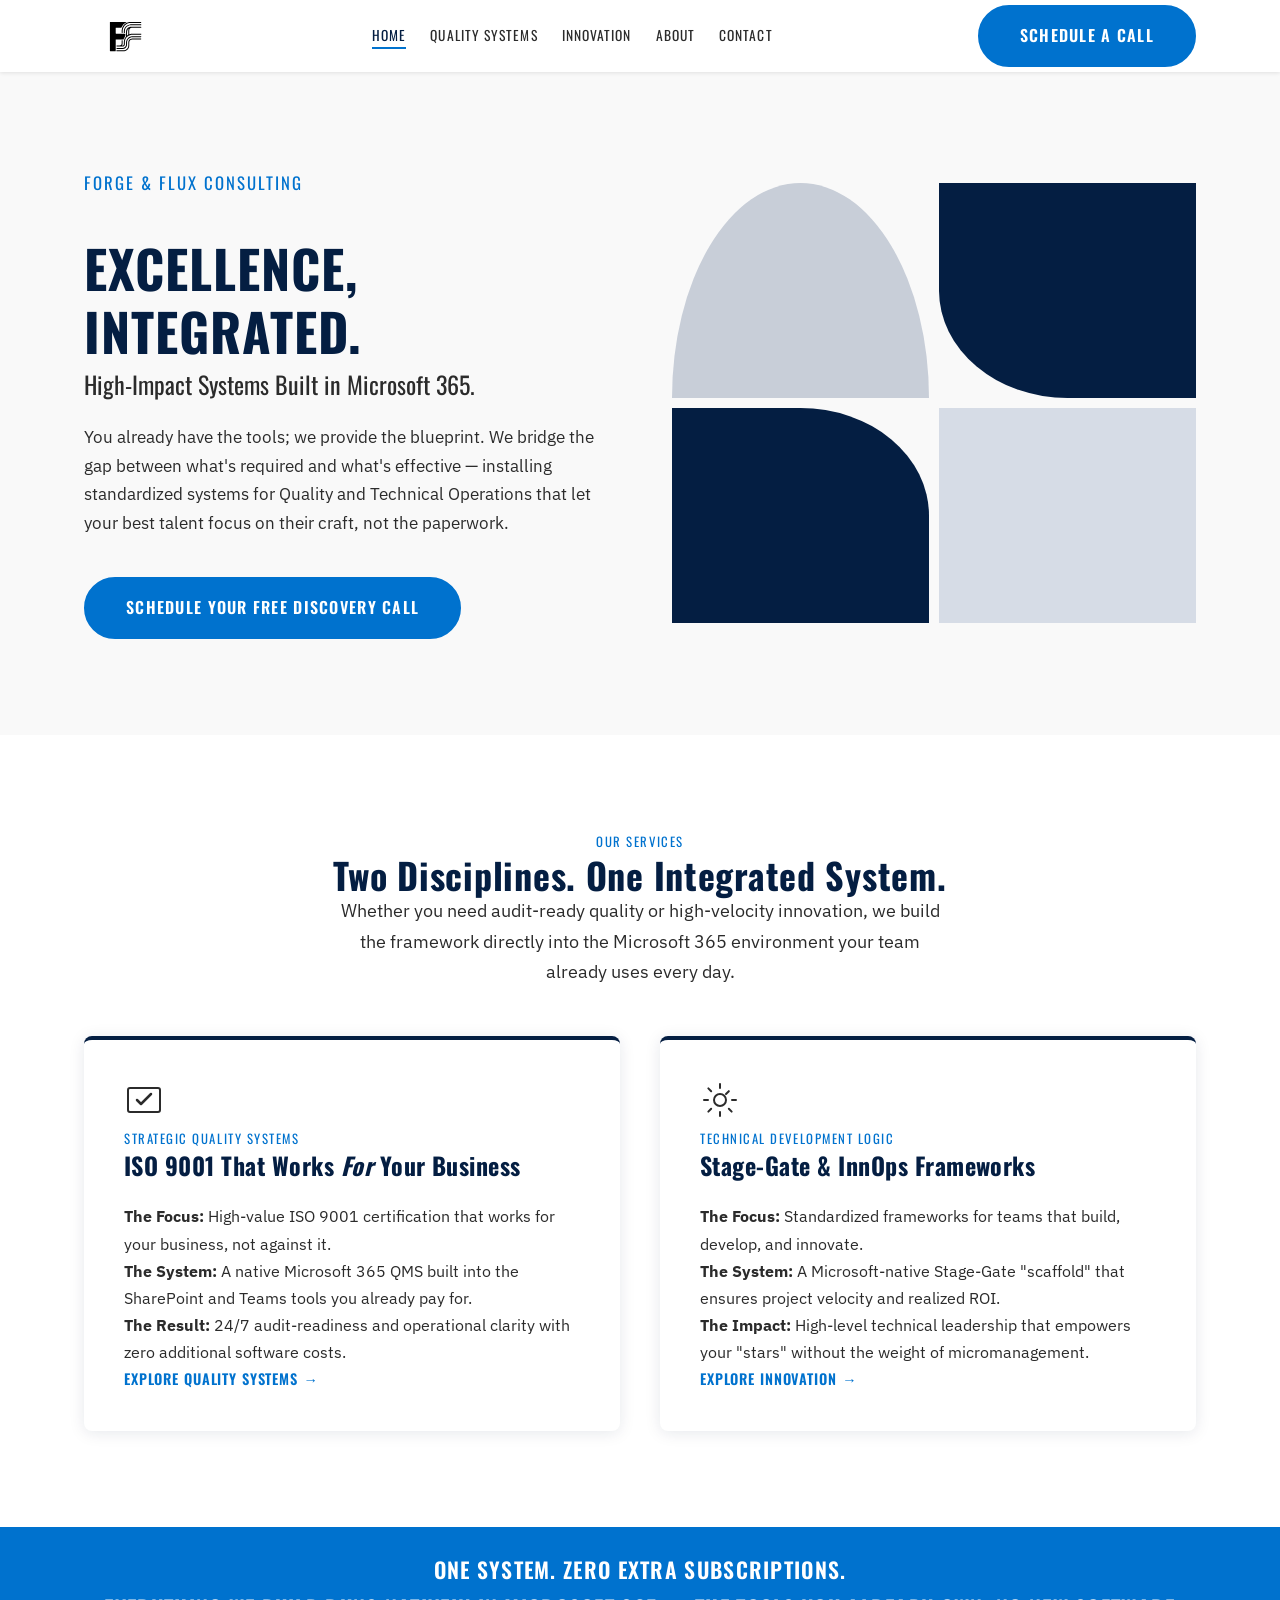
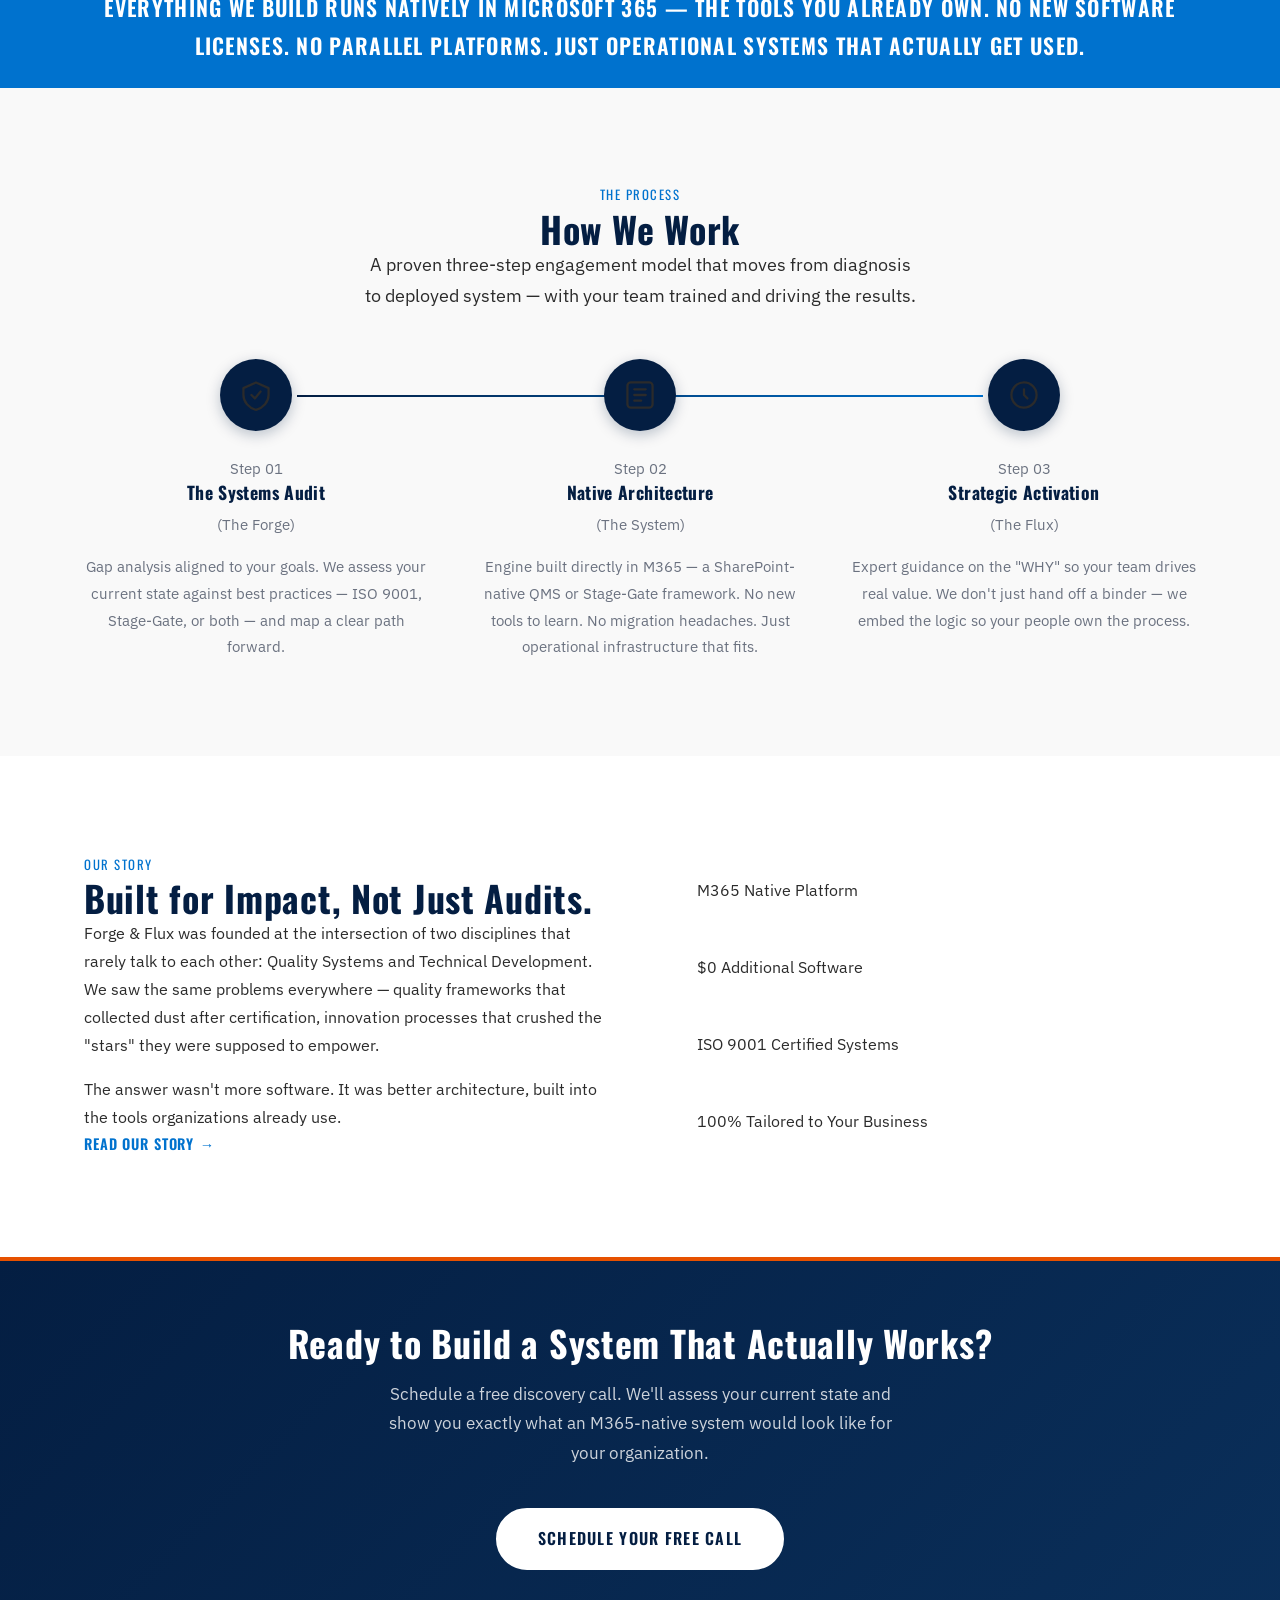
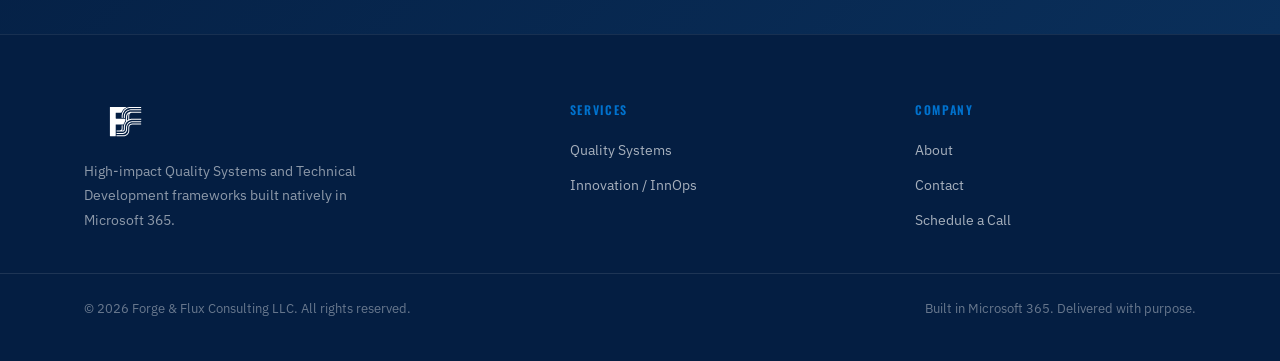
==== commit 02cc7043: "Restyle site to light theme with new logo and updated buttons - Replace logo SVG with new geometric " ====
--- a/index.html
+++ b/index.html
@@ -48,7 +48,7 @@
         <li><a href="contact.html">Contact</a></li>
       </ul>
 
-      <a href="#" class="btn-primary nav-cta" onclick="openCalendly(); return false;">Schedule a Call</a>
+      <a href="#" class="btn btn-primary nav-cta" onclick="openCalendly(); return false;">Schedule a Call</a>
     </div>
   </nav>
 
@@ -62,7 +62,13 @@
         <h1 id="hero-heading">Excellence, Integrated.</h1>
         <h2>High-Impact Systems Built in Microsoft 365.</h2>
         <p class="lead">You already have the tools; we provide the blueprint. We bridge the gap between what's required and what's effective — installing standardized systems for Quality and Technical Operations that let your best talent focus on their craft, not the paperwork.</p>
-        <a href="#" class="btn-primary" onclick="openCalendly(); return false;">Schedule Your Free Discovery Call</a>
+        <a href="#" class="btn btn-primary" onclick="openCalendly(); return false;">Schedule Your Free Discovery Call</a>
+      </div>
+      <div class="hero-visual" aria-hidden="true">
+        <div class="hero-shape hero-shape--arch"></div>
+        <div class="hero-shape hero-shape--navy-tr"></div>
+        <div class="hero-shape hero-shape--navy-bl"></div>
+        <div class="hero-shape hero-shape--gray-br"></div>
       </div>
     </div>
   </section>
@@ -218,7 +224,7 @@
         <h2 id="cta-heading">Ready to Build a System That Actually Works?</h2>
         <p>Schedule a free discovery call. We'll assess your current state and show you exactly what an M365-native system would look like for your organization.</p>
       </div>
-      <a href="#" class="btn-ghost" onclick="openCalendly(); return false;">Schedule Your Free Call</a>
+      <a href="#" class="btn btn-ghost" onclick="openCalendly(); return false;">Schedule Your Free Call</a>
     </div>
   </section>
 
--- a/css/style.css
+++ b/css/style.css
@@ -231,15 +231,15 @@
   justify-content: center;
   gap: 0.5rem;
   font-family: var(--font-heading);
-  font-size: 0.95rem;
+  font-size: 1rem;
   font-weight: 600;
   text-transform: uppercase;
   letter-spacing: 0.08em;
-  padding: 0.75rem 1.75rem;
-  border-radius: var(--radius-sm);
+  padding: 0.95rem 2.5rem;
+  border-radius: 9999px;
   border: 2px solid transparent;
   cursor: pointer;
-  transition: background-color var(--transition), color var(--transition), border-color var(--transition), transform var(--transition);
+  transition: background-color var(--transition), color var(--transition), border-color var(--transition), transform var(--transition), box-shadow var(--transition);
   white-space: nowrap;
 }
 
@@ -251,7 +251,7 @@
   transform: translateY(0);
 }
 
-/* Primary — Flux Blue fill */
+/* Primary — solid blue pill with white text */
 .btn-primary {
   background-color: var(--flux-blue);
   color: var(--white);
@@ -259,12 +259,13 @@
 }
 
 .btn-primary:hover {
-  background-color: #005aab;
-  border-color: #005aab;
-  color: var(--white);
-}
-
-/* Secondary — outline */
+  background-color: #005aaa;
+  border-color: #005aaa;
+  color: var(--white);
+  box-shadow: 0 6px 20px rgba(0, 114, 206, 0.35);
+}
+
+/* Secondary — outlined blue pill */
 .btn-secondary {
   background-color: transparent;
   color: var(--flux-blue);
@@ -273,23 +274,26 @@
 
 .btn-secondary:hover {
   background-color: var(--flux-blue);
-  color: var(--white);
-}
-
-/* Ghost — for dark backgrounds */
+  border-color: var(--flux-blue);
+  color: var(--white);
+  box-shadow: 0 6px 20px rgba(0, 114, 206, 0.25);
+}
+
+/* Ghost — for dark backgrounds: white pill with navy text */
 .btn-ghost {
-  background-color: transparent;
-  color: var(--white);
-  border-color: rgba(255, 255, 255, 0.6);
+  background-color: var(--white);
+  color: var(--forge-navy);
+  border-color: var(--white);
 }
 
 .btn-ghost:hover {
-  background-color: rgba(255, 255, 255, 0.12);
-  color: var(--white);
-  border-color: var(--white);
-}
-
-/* Orange accent */
+  background-color: var(--light-gray);
+  border-color: var(--light-gray);
+  color: var(--forge-navy);
+  box-shadow: 0 4px 16px rgba(4, 30, 66, 0.20);
+}
+
+/* Orange accent — solid orange pill */
 .btn-orange {
   background-color: var(--action-orange);
   color: var(--white);
@@ -297,9 +301,10 @@
 }
 
 .btn-orange:hover {
-  background-color: #bf4500;
-  border-color: #bf4500;
-  color: var(--white);
+  background-color: #bf4300;
+  border-color: #bf4300;
+  color: var(--white);
+  box-shadow: 0 6px 20px rgba(230, 81, 0, 0.30);
 }
 
 /* Arrow link */
@@ -332,8 +337,8 @@
   position: sticky;
   top: 0;
   z-index: 100;
-  background-color: var(--forge-navy);
-  box-shadow: var(--shadow-nav);
+  background-color: var(--white);
+  box-shadow: 0 1px 4px rgba(0, 0, 0, 0.10);
   height: var(--nav-height);
 }
 
@@ -354,7 +359,7 @@
 }
 
 .nav-logo img {
-  height: 40px;
+  height: 44px;
   width: auto;
 }
 
@@ -364,7 +369,7 @@
   font-weight: 700;
   text-transform: uppercase;
   letter-spacing: 0.06em;
-  color: var(--white);
+  color: var(--forge-navy);
   line-height: 1.1;
 }
 
@@ -389,7 +394,7 @@
   font-weight: 400;
   text-transform: uppercase;
   letter-spacing: 0.08em;
-  color: rgba(255, 255, 255, 0.8);
+  color: var(--iron-slate);
   padding-bottom: 2px;
   border-bottom: 2px solid transparent;
   transition: color var(--transition), border-color var(--transition);
@@ -397,7 +402,7 @@
 
 .nav-links a:hover,
 .nav-links a.active {
-  color: var(--white);
+  color: var(--forge-navy);
   border-bottom-color: var(--flux-blue);
 }
 
@@ -424,7 +429,7 @@
   display: block;
   width: 100%;
   height: 2px;
-  background-color: var(--white);
+  background-color: var(--forge-navy);
   border-radius: 2px;
   transition: transform var(--transition), opacity var(--transition);
 }
@@ -449,13 +454,13 @@
     top: var(--nav-height);
     left: 0;
     right: 0;
-    background-color: var(--forge-navy);
+    background-color: var(--white);
     flex-direction: column;
     align-items: flex-start;
     padding: var(--space-sm) var(--space-md) var(--space-md);
     gap: 0;
-    border-top: 1px solid rgba(255, 255, 255, 0.1);
-    box-shadow: 0 8px 24px rgba(0,0,0,0.3);
+    border-top: 1px solid var(--light-gray);
+    box-shadow: 0 8px 24px rgba(0,0,0,0.12);
   }
 
   .nav-links.open {
@@ -465,8 +470,9 @@
   .nav-links a {
     padding-block: 0.75rem;
     width: 100%;
-    border-bottom: 1px solid rgba(255, 255, 255, 0.08);
+    border-bottom: 1px solid var(--light-gray);
     font-size: 0.95rem;
+    color: var(--iron-slate);
   }
 
   .nav-links a:last-child {
@@ -490,51 +496,37 @@
    HERO
    ------------------------------------------------------------ */
 .hero {
-  background-color: var(--forge-navy);
+  background-color: var(--audit-white);
   padding-block: var(--space-2xl);
   position: relative;
   overflow: hidden;
 }
 
-/* Subtle geometric background accent */
-.hero::before {
-  content: '';
-  position: absolute;
-  top: -80px;
-  right: -120px;
-  width: 480px;
-  height: 480px;
-  border: 2px solid rgba(0, 114, 206, 0.15);
-  border-radius: 50%;
-  pointer-events: none;
-}
-
+.hero::before,
 .hero::after {
-  content: '';
-  position: absolute;
-  bottom: -60px;
-  right: 80px;
-  width: 280px;
-  height: 280px;
-  border: 1px solid rgba(0, 114, 206, 0.10);
-  border-radius: 50%;
-  pointer-events: none;
+  content: none;
+}
+
+.hero-inner {
+  display: grid;
+  grid-template-columns: 1fr 1fr;
+  gap: var(--space-xl);
+  align-items: center;
 }
 
 .hero-content {
   position: relative;
   z-index: 1;
-  max-width: 760px;
 }
 
 .hero h1 {
-  color: var(--white);
+  color: var(--forge-navy);
   margin-bottom: var(--space-xs);
 }
 
 .hero h2 {
-  color: var(--flux-blue);
-  font-size: clamp(1.2rem, 3vw, 1.75rem);
+  color: var(--iron-slate);
+  font-size: clamp(1.1rem, 2.5vw, 1.5rem);
   font-weight: 400;
   margin-bottom: var(--space-md);
   text-transform: none;
@@ -542,10 +534,14 @@
 }
 
 .hero p {
-  color: rgba(255, 255, 255, 0.85);
+  color: var(--iron-slate);
   font-size: 1.05rem;
-  max-width: 620px;
+  max-width: 560px;
   margin-bottom: var(--space-lg);
+}
+
+.hero .label {
+  color: var(--flux-blue);
 }
 
 .hero-actions {
@@ -555,10 +551,76 @@
   align-items: center;
 }
 
+/* Geometric visual */
+.hero-visual {
+  position: relative;
+  height: 440px;
+  display: grid;
+  grid-template-columns: 1fr 1fr;
+  grid-template-rows: 1fr 1fr;
+  gap: 10px;
+}
+
+.hero-shape {
+  border-radius: 0;
+}
+
+/* Large gray arch — top-left quadrant, arch pointing up */
+.hero-shape--arch {
+  background-color: #c8ced8;
+  border-radius: 50% 50% 0 0 / 100% 100% 0 0;
+  align-self: stretch;
+}
+
+/* Navy block — top-right, quarter circle on bottom-left corner */
+.hero-shape--navy-tr {
+  background-color: var(--forge-navy);
+  border-radius: 0 0 0 50%;
+}
+
+/* Navy quarter circle — bottom-left, facing up-right */
+.hero-shape--navy-bl {
+  background-color: var(--forge-navy);
+  border-radius: 0 50% 0 0;
+}
+
+/* Light gray square — bottom-right */
+.hero-shape--gray-br {
+  background-color: #d6dce6;
+  border-radius: 0;
+}
+
+@media (max-width: 900px) {
+  .hero-inner {
+    grid-template-columns: 1fr;
+  }
+
+  .hero-visual {
+    height: 260px;
+  }
+}
+
 /* Page hero (interior pages) */
 .page-hero {
   background-color: var(--forge-navy);
+  background-image:
+    radial-gradient(ellipse 60% 90% at 95% 50%, rgba(0, 114, 206, 0.22) 0%, transparent 60%),
+    linear-gradient(155deg, #073070 0%, #041E42 50%, #020f22 100%);
   padding-block: var(--space-xl);
+  position: relative;
+  overflow: hidden;
+}
+
+.page-hero::after {
+  content: '';
+  position: absolute;
+  bottom: 0;
+  right: 0;
+  width: 35%;
+  height: 100%;
+  background: linear-gradient(220deg, rgba(0, 114, 206, 0.06) 0%, transparent 55%);
+  clip-path: polygon(100% 0, 100% 100%, 0 100%);
+  pointer-events: none;
 }
 
 .page-hero .label {
@@ -1237,6 +1299,11 @@
 
 .footer-brand .nav-logo {
   margin-bottom: var(--space-sm);
+}
+
+.footer .nav-logo img,
+.site-footer .nav-logo img {
+  filter: brightness(0) invert(1);
 }
 
 .footer-brand p {
